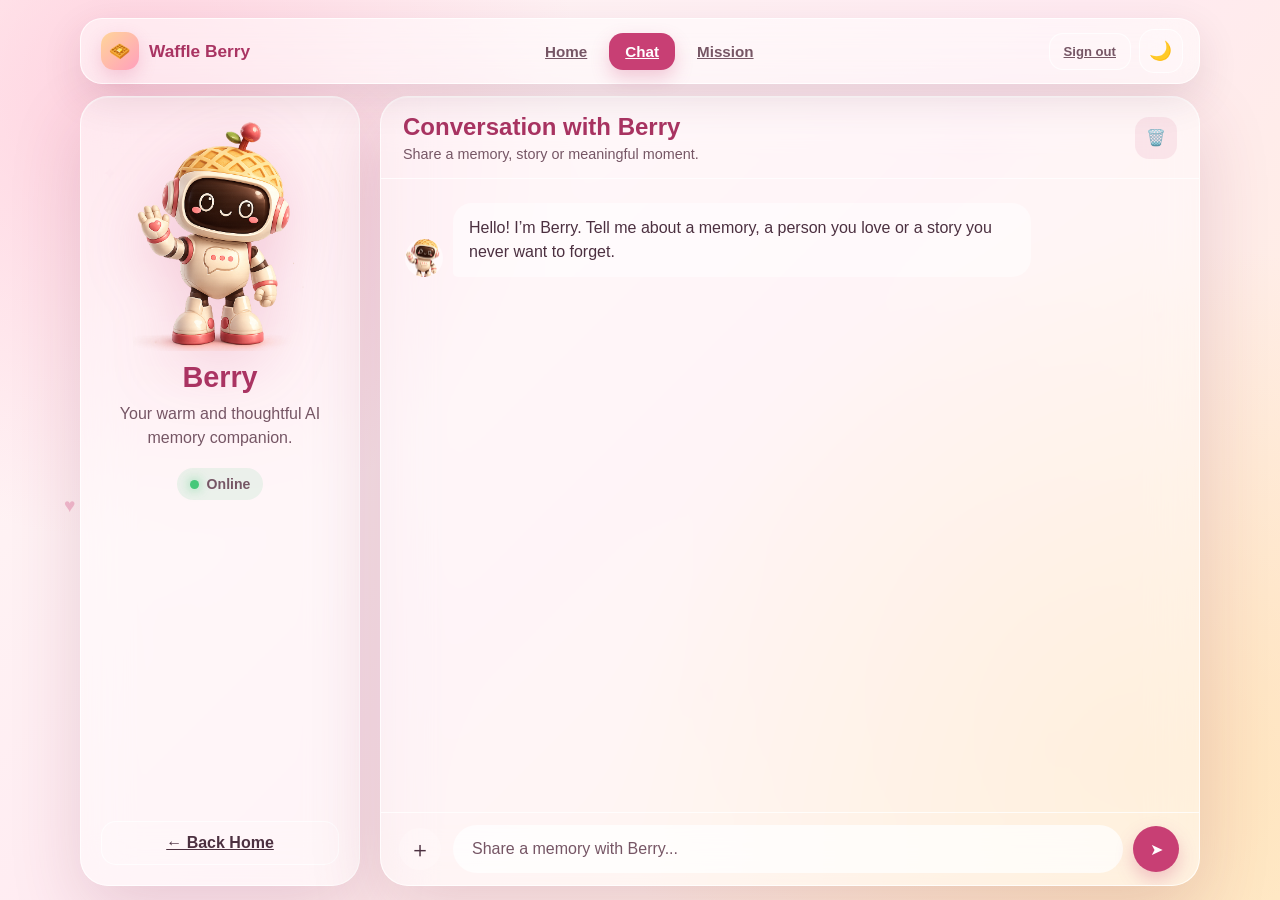
==== chat.html @ a691b90a "Refactor frontend into modular multi-page architecture" ====
<!DOCTYPE html>
<html lang="en">

<head>
    <meta charset="UTF-8">

    <meta
        name="viewport"
        content="width=device-width, initial-scale=1.0"
    >

    <meta
        name="description"
        content="Chat with Berry, your Waffle Berry AI companion."
    >

    <title>Chat | Waffle Berry</title>

    <link rel="stylesheet" href="css/style.css">
</head>

<body>

    <main id="website" class="website-unlocked">

        <!-- Decorative floating particles -->
        <div class="particles" aria-hidden="true">
            <span class="particle particle-1">✦</span>
            <span class="particle particle-2">●</span>
            <span class="particle particle-3">♥</span>
            <span class="particle particle-4">✦</span>
            <span class="particle particle-5">●</span>
            <span class="particle particle-6">♥</span>
            <span class="particle particle-7">✦</span>
            <span class="particle particle-8">●</span>
        </div>

        <!-- Navigation -->
        <header class="navbar">

            <a href="home.html" class="brand">
                <span class="brand-icon">🧇</span>

                <span class="brand-text">
                    Waffle Berry
                </span>
            </a>

            <nav class="nav-links" aria-label="Main navigation">

                <a
                    class="nav-link"
                    href="home.html"
                >
                    Home
                </a>

                <a
                    class="nav-link active"
                    href="chat.html"
                >
                    Chat
                </a>

                <a
                    class="nav-link"
                    href="mission.html"
                >
                    Mission
                </a>

            </nav>

            <div class="navbar-actions">

                <a
                    class="logout-button"
                    href="login.html"
                    title="Sign out"
                >
                    Sign out
                </a>

                <button
                    id="themeToggle"
                    class="theme-toggle"
                    type="button"
                    aria-label="Switch to dark mode"
                >
                    <span id="themeIcon">🌙</span>
                </button>

            </div>

        </header>

        <!-- Chat section -->
        <section
            id="chatSection"
            class="page-section active-section"
        >

            <div class="chat-layout">

                <aside class="assistant-panel glass-panel">

                    <img
                        src="assets/waffle-berry-mascot.png"
                        alt="Berry assistant"
                        class="chat-mascot"
                    >

                    <h2>Berry</h2>

                    <p>
                        Your warm and thoughtful AI memory companion.
                    </p>

                    <div class="assistant-status">
                        <span class="status-dot"></span>
                        Online
                    </div>

                    <a
                        class="secondary-button"
                        href="home.html"
                    >
                        ← Back Home
                    </a>

                </aside>

                <section class="chat-window glass-panel">

                    <header class="chat-header">

                        <div>
                            <h2>Conversation with Berry</h2>

                            <p>
                                Share a memory, story or meaningful moment.
                            </p>
                        </div>

                        <button
                            id="clearChatButton"
                            class="icon-button"
                            type="button"
                            aria-label="Clear conversation"
                        >
                            🗑️
                        </button>

                    </header>

                    <div
                        id="chatMessages"
                        class="chat-messages"
                        aria-live="polite"
                    >

                        <div class="message-row berry-row">

                            <img
                                src="assets/waffle-berry-mascot.png"
                                alt=""
                                class="message-avatar"
                            >

                            <div class="message berry-message">
                                Hello! I’m Berry. Tell me about a memory,
                                a person you love or a story you never want
                                to forget.
                            </div>

                        </div>

                    </div>

                    <div
                        id="typingIndicator"
                        class="typing-indicator"
                        aria-hidden="true"
                    >
                        <span></span>
                        <span></span>
                        <span></span>
                    </div>

                    <form
                        id="chatForm"
                        class="chat-input-area"
                    >

                        <button
                            class="input-icon-button"
                            type="button"
                        >
                            ＋
                        </button>

                        <input
                            id="chatInput"
                            type="text"
                            placeholder="Share a memory with Berry..."
                            autocomplete="off"
                            maxlength="500"
                            required
                        >

                        <button
                            class="send-button"
                            type="submit"
                        >
                            ➤
                        </button>

                    </form>

                </section>

            </div>

        </section>

    </main>
    <script src="js/theme.js"></script>
    <script src="js/chat.js"></script>
</body>

</html>
---- css/style.css ----
/* ------------------------------
   Global reset
------------------------------ */

* {
    margin: 0;
    padding: 0;
    box-sizing: border-box;
}

:root {
    --background-start: #fffaf7;
    --background-middle: #ffeaf1;
    --background-end: #fff1d9;

    --primary: #c83f74;
    --primary-dark: #a93462;
    --primary-hover: #b62f67;

    --text-main: #4c3040;
    --text-soft: #765665;

    --glass-background: rgba(255, 255, 255, 0.48);
    --glass-border: rgba(255, 255, 255, 0.78);

    --panel-shadow: 0 25px 70px rgba(126, 50, 83, 0.18);

    --input-background: rgba(255, 255, 255, 0.72);

    --transition-speed: 0.35s;
}

body.dark-mode {
    --background-start: #130f17;
    --background-middle: #21111d;
    --background-end: #2a1718;

    --primary: #ff6f9f;
    --primary-dark: #ff8db3;
    --primary-hover: #ff5a91;

    --text-main: #fff4f8;
    --text-soft: #d6bdc8;

    --glass-background: rgba(35, 24, 35, 0.68);
    --glass-border: rgba(255, 255, 255, 0.13);

    --panel-shadow: 0 25px 80px rgba(0, 0, 0, 0.38);

    --input-background: rgba(255, 255, 255, 0.08);
}

html {
    scroll-behavior: smooth;
}

html,
body {
    width: 100%;
    min-height: 100%;
}

body {
    overflow-x: hidden;

    font-family:
        Inter,
        Arial,
        Helvetica,
        sans-serif;

    color: var(--text-main);
    background: var(--background-start);

    transition:
        color var(--transition-speed) ease,
        background var(--transition-speed) ease;
}

button,
input {
    font: inherit;
}

button {
    -webkit-tap-highlight-color: transparent;
}

/* ------------------------------
   Video intro
------------------------------ */

#intro {
    position: fixed;
    inset: 0;
    z-index: 9999;

    display: flex;
    justify-content: center;
    align-items: center;

    width: 100vw;
    height: 100vh;

    overflow: hidden;
    background: #000;

    opacity: 1;

    transition:
        opacity 1s ease,
        visibility 1s ease;
}

#intro.intro-hidden {
    opacity: 0;
    visibility: hidden;
    pointer-events: none;
}

#bgVideo {
    position: absolute;
    inset: 0;

    width: 110%;
    height: 110%;

    object-fit: cover;

    filter: blur(35px);
    opacity: 0.65;

    transform: scale(1.1);
}

#introVideo {
    position: relative;
    z-index: 2;

    width: 100%;
    height: 100%;

    object-fit: contain;
}

/* ------------------------------
   Main website background
------------------------------ */

#website {
    position: relative;

    min-height: 100vh;

    overflow: hidden;

    background:
        radial-gradient(
            circle at 10% 10%,
            rgba(255, 142, 183, 0.36),
            transparent 32%
        ),
        radial-gradient(
            circle at 90% 85%,
            rgba(255, 200, 123, 0.34),
            transparent 38%
        ),
        linear-gradient(
            135deg,
            var(--background-start),
            var(--background-middle),
            var(--background-end)
        );

    transition: background var(--transition-speed) ease;
}

/* ------------------------------
   Navigation
------------------------------ */

.navbar {
    position: fixed;
    top: 18px;
    left: 50%;
    z-index: 1000;

    width: min(calc(100% - 32px), 1120px);
    min-height: 66px;

    display: flex;
    align-items: center;
    justify-content: space-between;

    padding: 10px 16px 10px 20px;

    background: var(--glass-background);

    border: 1px solid var(--glass-border);
    border-radius: 22px;

    backdrop-filter: blur(22px);
    -webkit-backdrop-filter: blur(22px);

    box-shadow: 0 14px 40px rgba(80, 30, 55, 0.12);

    transform: translateX(-50%);

    transition:
        background var(--transition-speed) ease,
        border-color var(--transition-speed) ease,
        box-shadow var(--transition-speed) ease;
}

.brand {
    display: flex;
    align-items: center;
    gap: 10px;

    color: var(--primary-dark);
    text-decoration: none;

    font-size: 1.08rem;
    font-weight: 800;
}

.brand-icon {
    display: grid;
    place-items: center;

    width: 38px;
    height: 38px;

    border-radius: 13px;

    background: linear-gradient(135deg, #ffd599, #ff9fbd);

    box-shadow: 0 7px 18px rgba(200, 63, 116, 0.2);
}

.nav-links {
    display: flex;
    align-items: center;
    gap: 6px;
}

.nav-link {
    padding: 10px 16px;

    border: 0;
    border-radius: 14px;

    color: var(--text-soft);
    background: transparent;

    font-size: 0.95rem;
    font-weight: 700;

    cursor: pointer;

    transition:
        color 0.25s ease,
        background 0.25s ease,
        transform 0.25s ease;
}

.nav-link:hover {
    color: var(--primary-dark);
    background: rgba(200, 63, 116, 0.08);

    transform: translateY(-1px);
}

.nav-link.active {
    color: #fff;
    background: var(--primary);

    box-shadow: 0 8px 18px rgba(200, 63, 116, 0.25);
}

.theme-toggle {
    display: grid;
    place-items: center;

    width: 44px;
    height: 44px;

    border: 1px solid var(--glass-border);
    border-radius: 15px;

    color: var(--text-main);
    background: rgba(255, 255, 255, 0.22);

    font-size: 1.15rem;

    cursor: pointer;

    transition:
        transform 0.3s ease,
        background 0.3s ease;
}

.theme-toggle:hover {
    transform: rotate(12deg) scale(1.08);
}

/* ------------------------------
   Page sections
------------------------------ */

.page-section {
    position: relative;
    z-index: 2;

    display: none;

    min-height: 100vh;

    padding:
        112px
        20px
        32px;

    animation: sectionAppear 0.65s ease;
}

.page-section.active-section {
    display: flex;
    justify-content: center;
    align-items: center;
}

@keyframes sectionAppear {
    from {
        opacity: 0;
        transform: translateY(16px);
    }

    to {
        opacity: 1;
        transform: translateY(0);
    }
}

/* ------------------------------
   Hero section
------------------------------ */

.hero {
    width: 100%;
    max-width: 860px;

    display: flex;
    justify-content: center;

    text-align: center;
}

.glass-card,
.glass-panel {
    background: var(--glass-background);

    border: 1px solid var(--glass-border);

    backdrop-filter: blur(24px);
    -webkit-backdrop-filter: blur(24px);

    box-shadow:
        var(--panel-shadow),
        inset 0 1px 0 rgba(255, 255, 255, 0.45);

    transition:
        background var(--transition-speed) ease,
        border-color var(--transition-speed) ease,
        box-shadow var(--transition-speed) ease;
}

.hero-card {
    position: relative;

    width: min(94%, 720px);

    margin-top: 95px;
    padding:
        285px
        36px
        32px;

    overflow: visible;

    border-radius: 34px;

    animation: heroCardEntrance 1s ease;
}

@keyframes heroCardEntrance {
    from {
        opacity: 0;
        transform: translateY(35px) scale(0.97);
    }

    to {
        opacity: 1;
        transform: translateY(0) scale(1);
    }
}

/* Mascot overlaps the card */
#mascot {
    position: absolute;
    top: -170px;
    left: 50%;
    z-index: 3;

    width: clamp(290px, 25vw, 360px);
    max-height: 440px;

    object-fit: contain;

    user-select: none;
    -webkit-user-drag: none;

    filter:
        drop-shadow(0 25px 45px rgba(255, 105, 180, 0.26));

    transform: translateX(-50%);

    animation:
        mascotEntrance 1.25s cubic-bezier(0.18, 0.89, 0.32, 1.28),
        mascotFloat 5s ease-in-out 1.25s infinite;

    transition:
        filter 0.4s ease,
        scale 0.4s ease;
}

#mascot:hover {
    scale: 1.04;

    filter:
        drop-shadow(0 32px 55px rgba(255, 105, 180, 0.42));
}

@keyframes mascotEntrance {
    0% {
        opacity: 0;
        transform:
            translateX(-50%)
            translateY(-180px)
            rotate(-8deg)
            scale(0.82);
    }

    65% {
        opacity: 1;
        transform:
            translateX(-50%)
            translateY(12px)
            rotate(3deg)
            scale(1.04);
    }

    82% {
        transform:
            translateX(-50%)
            translateY(-6px)
            rotate(-1deg)
            scale(0.99);
    }

    100% {
        opacity: 1;
        transform:
            translateX(-50%)
            translateY(0)
            rotate(0)
            scale(1);
    }
}

@keyframes mascotFloat {
    0%,
    100% {
        transform:
            translateX(-50%)
            translateY(0)
            rotate(-1deg);
    }

    50% {
        transform:
            translateX(-50%)
            translateY(-13px)
            rotate(1deg);
    }
}

/* Glass shine */
.card-shine {
    position: absolute;
    inset: 0;

    overflow: hidden;

    border-radius: inherit;

    pointer-events: none;
}

.card-shine::before {
    content: "";

    position: absolute;
    top: -45%;
    left: -70%;

    width: 45%;
    height: 190%;

    background:
        linear-gradient(
            100deg,
            transparent,
            rgba(255, 255, 255, 0.48),
            transparent
        );

    transform: rotate(18deg);

    animation: glassShine 6.5s ease-in-out infinite;
}

@keyframes glassShine {
    0%,
    35% {
        left: -70%;
    }

    60%,
    100% {
        left: 140%;
    }
}

.hero-content {
    position: relative;
    z-index: 2;
}

.eyebrow {
    margin-bottom: 9px;

    color: var(--primary);

    font-size: 0.78rem;
    font-weight: 800;
    letter-spacing: 0.16em;
    text-transform: uppercase;
}

.hero h1 {
    min-height: 1.08em;
    margin-bottom: 11px;

    color: var(--primary-dark);

    font-size: clamp(2.8rem, 6vw, 4.8rem);
    line-height: 1.03;
    letter-spacing: -0.045em;
}

.hero-description {
    min-height: 3.2em;
    max-width: 620px;

    margin: 0 auto 20px;

    color: var(--text-soft);

    font-size: 1.18rem;
    line-height: 1.5;
}

/* Typing cursor */
#typedHeading::after,
#typedDescription.typing-active::after {
    content: "|";

    margin-left: 3px;

    color: var(--primary);

    animation: cursorBlink 0.75s infinite;
}

@keyframes cursorBlink {
    0%,
    50% {
        opacity: 1;
    }

    51%,
    100% {
        opacity: 0;
    }
}

/* ------------------------------
   Buttons
------------------------------ */

.primary-button,
.secondary-button,
.icon-button,
.input-icon-button,
.send-button {
    border: none;
    cursor: pointer;
}

.primary-button {
    display: inline-flex;
    align-items: center;
    justify-content: center;
    gap: 12px;

    min-width: 170px;

    padding: 14px 25px;

    border-radius: 999px;

    color: #fff;
    background:
        linear-gradient(
            135deg,
            var(--primary),
            #e7588b
        );

    font-size: 1rem;
    font-weight: 800;

    box-shadow:
        0 13px 28px rgba(200, 63, 116, 0.28),
        0 0 25px rgba(255, 105, 180, 0.18);

    transition:
        transform 0.3s ease,
        box-shadow 0.3s ease,
        opacity 0.5s ease;
}

.primary-button:hover {
    transform: translateY(-4px) scale(1.035);

    box-shadow:
        0 19px 38px rgba(200, 63, 116, 0.38),
        0 0 34px rgba(255, 105, 180, 0.28);
}

.primary-button:active {
    transform: translateY(-1px) scale(1.01);
}

.button-arrow {
    display: inline-block;

    transition: transform 0.3s ease;
}

.primary-button:hover .button-arrow {
    transform: translateX(7px);
}

.hidden-action {
    opacity: 0;
    visibility: hidden;

    transform: translateY(12px);
}

.hidden-action.show-action {
    opacity: 1;
    visibility: visible;

    transform: translateY(0);
}

/* ------------------------------
   Floating background particles
------------------------------ */

.particles {
    position: fixed;
    inset: 0;
    z-index: 1;

    overflow: hidden;

    pointer-events: none;
}

.particle {
    position: absolute;

    color: rgba(218, 77, 130, 0.32);

    font-size: 1.2rem;

    animation:
        particleFloat 12s ease-in-out infinite,
        particleGlow 3s ease-in-out infinite;
}

.particle-1 {
    top: 18%;
    left: 8%;
    animation-delay: 0s;
}

.particle-2 {
    top: 68%;
    left: 13%;
    animation-delay: -3s;
}

.particle-3 {
    top: 34%;
    left: 90%;
    animation-delay: -6s;
}

.particle-4 {
    top: 82%;
    left: 82%;
    animation-delay: -1s;
}

.particle-5 {
    top: 15%;
    left: 76%;
    animation-delay: -7s;
}

.particle-6 {
    top: 55%;
    left: 5%;
    animation-delay: -5s;
}

.particle-7 {
    top: 76%;
    left: 54%;
    animation-delay: -8s;
}

.particle-8 {
    top: 25%;
    left: 35%;
    animation-delay: -2s;
}

@keyframes particleFloat {
    0%,
    100% {
        transform:
            translateY(0)
            rotate(0deg)
            scale(1);
    }

    50% {
        transform:
            translateY(-45px)
            rotate(20deg)
            scale(1.15);
    }
}

@keyframes particleGlow {
    0%,
    100% {
        opacity: 0.25;
    }

    50% {
        opacity: 0.8;
    }
}

/* ------------------------------
   Chat layout
------------------------------ */

.chat-layout {
    width: min(100%, 1120px);
    min-height: 680px;

    display: grid;
    grid-template-columns: 280px minmax(0, 1fr);
    gap: 20px;
}

.assistant-panel,
.chat-window {
    border-radius: 28px;
}

.assistant-panel {
    display: flex;
    flex-direction: column;
    align-items: center;

    padding: 28px 24px;

    text-align: center;
}

.chat-mascot {
    width: 210px;
    max-width: 100%;

    margin-bottom: 10px;

    filter:
        drop-shadow(0 18px 30px rgba(200, 63, 116, 0.2));

    animation: smallMascotFloat 4.5s ease-in-out infinite;
}

@keyframes smallMascotFloat {
    0%,
    100% {
        transform: translateY(0);
    }

    50% {
        transform: translateY(-9px);
    }
}

.assistant-panel h2 {
    margin-bottom: 8px;

    color: var(--primary-dark);

    font-size: 1.8rem;
}

.assistant-panel p {
    margin-bottom: 18px;

    color: var(--text-soft);

    line-height: 1.5;
}

.assistant-status {
    display: flex;
    align-items: center;
    gap: 8px;

    margin-bottom: auto;
    padding: 8px 13px;

    border-radius: 999px;

    color: var(--text-soft);
    background: rgba(75, 202, 128, 0.11);

    font-size: 0.88rem;
    font-weight: 700;
}

.status-dot {
    width: 9px;
    height: 9px;

    border-radius: 50%;

    background: #45c87a;

    box-shadow: 0 0 12px rgba(69, 200, 122, 0.8);
}

.secondary-button {
    width: 100%;

    margin-top: 24px;
    padding: 12px 16px;

    border: 1px solid var(--glass-border);
    border-radius: 15px;

    color: var(--text-main);
    background: rgba(255, 255, 255, 0.16);

    font-weight: 700;

    transition:
        transform 0.25s ease,
        background 0.25s ease;
}

.secondary-button:hover {
    background: rgba(200, 63, 116, 0.11);
    transform: translateY(-2px);
}

.chat-window {
    min-width: 0;
    height: 680px;

    display: flex;
    flex-direction: column;

    overflow: hidden;
}

.chat-header {
    display: flex;
    justify-content: space-between;
    align-items: center;

    padding: 22px 24px;

    border-bottom: 1px solid var(--glass-border);
}

.chat-header h2 {
    margin-bottom: 5px;

    color: var(--primary-dark);
}

.chat-header p {
    color: var(--text-soft);
    font-size: 0.9rem;
}

.icon-button {
    width: 42px;
    height: 42px;

    border-radius: 14px;

    background: rgba(200, 63, 116, 0.09);

    transition:
        transform 0.25s ease,
        background 0.25s ease;
}

.icon-button:hover {
    background: rgba(200, 63, 116, 0.16);
    transform: scale(1.06);
}

.chat-messages {
    flex: 1;

    display: flex;
    flex-direction: column;
    gap: 18px;

    padding: 24px;

    overflow-y: auto;

    scrollbar-width: thin;
    scrollbar-color: rgba(200, 63, 116, 0.4) transparent;
}

.message-row {
    display: flex;
    align-items: flex-end;
    gap: 10px;

    animation: messageAppear 0.35s ease;
}

@keyframes messageAppear {
    from {
        opacity: 0;
        transform: translateY(10px) scale(0.98);
    }

    to {
        opacity: 1;
        transform: translateY(0) scale(1);
    }
}

.user-row {
    justify-content: flex-end;
}

.message-avatar {
    width: 38px;
    height: 38px;

    flex-shrink: 0;

    object-fit: cover;

    border-radius: 50%;

    background: rgba(255, 255, 255, 0.5);
}

.message {
    max-width: min(75%, 620px);

    padding: 13px 16px;

    border-radius: 19px;

    line-height: 1.5;
}

.berry-message {
    color: var(--text-main);
    background: rgba(255, 255, 255, 0.48);

    border-bottom-left-radius: 5px;
}

.user-message {
    color: #fff;
    background:
        linear-gradient(
            135deg,
            var(--primary),
            #e8588d
        );

    border-bottom-right-radius: 5px;

    box-shadow: 0 8px 18px rgba(200, 63, 116, 0.2);
}

.typing-indicator {
    display: none;
    align-items: center;
    gap: 5px;

    width: fit-content;

    margin: 0 0 12px 72px;
    padding: 10px 14px;

    border-radius: 16px;

    background: rgba(255, 255, 255, 0.4);
}

.typing-indicator.visible {
    display: flex;
}

.typing-indicator span {
    width: 7px;
    height: 7px;

    border-radius: 50%;

    background: var(--primary);

    animation: typingBounce 1.1s infinite;
}

.typing-indicator span:nth-child(2) {
    animation-delay: 0.15s;
}

.typing-indicator span:nth-child(3) {
    animation-delay: 0.3s;
}

@keyframes typingBounce {
    0%,
    60%,
    100% {
        transform: translateY(0);
        opacity: 0.45;
    }

    30% {
        transform: translateY(-5px);
        opacity: 1;
    }
}

.chat-input-area {
    display: grid;
    grid-template-columns: 44px 1fr 48px;
    align-items: center;
    gap: 10px;

    padding: 16px 18px;

    border-top: 1px solid var(--glass-border);
}

.chat-input-area input {
    width: 100%;

    padding: 14px 18px;

    border: 1px solid transparent;
    border-radius: 999px;
    outline: none;

    color: var(--text-main);
    background: var(--input-background);

    transition:
        border-color 0.25s ease,
        box-shadow 0.25s ease,
        background 0.25s ease;
}

.chat-input-area input::placeholder {
    color: var(--text-soft);
}

.chat-input-area input:focus {
    border-color: rgba(200, 63, 116, 0.4);

    box-shadow: 0 0 0 4px rgba(200, 63, 116, 0.1);
}

.input-icon-button,
.send-button {
    display: grid;
    place-items: center;

    border-radius: 50%;
}

.input-icon-button {
    width: 42px;
    height: 42px;

    color: var(--text-main);
    background: rgba(255, 255, 255, 0.2);

    font-size: 1.4rem;
}

.send-button {
    width: 46px;
    height: 46px;

    color: #fff;
    background: var(--primary);

    box-shadow: 0 8px 18px rgba(200, 63, 116, 0.28);

    transition:
        transform 0.25s ease,
        box-shadow 0.25s ease;
}

.send-button:hover {
    transform: translateY(-2px) scale(1.05);

    box-shadow: 0 12px 24px rgba(200, 63, 116, 0.38);
}

/* ------------------------------
   Mission section
------------------------------ */

.mission-card {
    width: min(100%, 780px);

    padding: 48px;

    border-radius: 32px;

    text-align: center;
}

.mission-card h2 {
    margin-bottom: 20px;

    color: var(--primary-dark);

    font-size: clamp(2.4rem, 6vw, 4.5rem);
    line-height: 1.05;
}

.mission-card p {
    max-width: 670px;

    margin: 0 auto 17px;

    color: var(--text-soft);

    font-size: 1.08rem;
    line-height: 1.7;
}

.mission-card .primary-button {
    margin-top: 12px;
}

/* ------------------------------
   Responsive tablet
------------------------------ */

@media (max-width: 900px) {
    .chat-layout {
        grid-template-columns: 1fr;
    }

    .assistant-panel {
        display: none;
    }

    .chat-window {
        height: calc(100vh - 145px);
        min-height: 590px;
    }

    .hero-card {
        width: min(96%, 690px);
    }
}

/* ------------------------------
   Responsive mobile
------------------------------ */

@media (max-width: 650px) {
    .navbar {
        top: 10px;

        width: calc(100% - 18px);
        min-height: 58px;

        padding: 8px 10px 8px 12px;

        border-radius: 18px;
    }

    .brand-text {
        display: none;
    }

    .nav-links {
        gap: 2px;
    }

    .nav-link {
        padding: 9px 10px;
        font-size: 0.82rem;
    }

    .theme-toggle {
        width: 40px;
        height: 40px;
    }

    .page-section {
        padding:
            92px
            10px
            18px;
    }

    .hero-card {
        width: 100%;

        margin-top: 50px;
        padding:
        285px
        36px
        32px;

        border-radius: 26px;
    }

    #mascot {
        top: -130px;

        width: min(86vw, 330px);
        max-height: 350px;
    }

    .hero h1 {
        font-size: clamp(2.3rem, 12vw, 3.5rem);
    }

    .hero-description {
        font-size: 1rem;
    }

    .primary-button {
        width: 100%;
        max-width: 260px;
    }

    .chat-window {
        height: calc(100vh - 112px);
        min-height: 560px;

        border-radius: 22px;
    }

    .chat-header {
        padding: 17px 16px;
    }

    .chat-header h2 {
        font-size: 1.15rem;
    }

    .chat-header p {
        display: none;
    }

    .chat-messages {
        padding: 16px 12px;
    }

    .message {
        max-width: 84%;
        font-size: 0.95rem;
    }

    .message-avatar {
        width: 32px;
        height: 32px;
    }

    .typing-indicator {
        margin-left: 52px;
    }

    .chat-input-area {
        grid-template-columns: 38px 1fr 43px;

        gap: 7px;
        padding: 12px 10px;
    }

    .input-icon-button {
        width: 38px;
        height: 38px;
    }

    .send-button {
        width: 42px;
        height: 42px;
    }

    .mission-card {
        padding: 32px 20px;

        border-radius: 25px;
    }

    .mission-card p {
        font-size: 1rem;
    }
}

/* ------------------------------
   Short laptop screens
------------------------------ */

@media (max-height: 780px) and (min-width: 651px) {
    .page-section {
        padding-top: 96px;
        padding-bottom: 16px;
    }

    .hero-card {
        margin-top: 50px;

        padding-top: 175px;
        padding-bottom: 20px;
    }

    #mascot {
        top: -135px;
    
        width: clamp(280px, 23vw, 340px);
        max-height: 300px;
    }
    .hero h1 {
        font-size: clamp(2.6rem, 5vw, 4rem);
    }

    .hero-description {
        margin-bottom: 15px;
        font-size: 1.05rem;
    }
}

/* ------------------------------
   Reduced motion accessibility
------------------------------ */

@media (prefers-reduced-motion: reduce) {
    *,
    *::before,
    *::after {
        scroll-behavior: auto !important;

        animation-duration: 0.01ms !important;
        animation-iteration-count: 1 !important;

        transition-duration: 0.01ms !important;
    }
}
/* Keep the full chat interface visible without scrolling */
#chatSection {
    height: 100vh;
    min-height: 100vh;
    padding-top: 96px;
    padding-bottom: 14px;
    overflow: hidden;
}

.chat-layout {
    height: calc(100vh - 110px);
    min-height: 0;
}

.assistant-panel,
.chat-window {
    height: 100%;
    min-height: 0;
}

.chat-window {
    max-height: none;
}

.chat-messages {
    min-height: 0;
}

.chat-mascot {
    width: 175px;
}

.assistant-panel {
    padding: 20px;
}

.chat-header {
    padding: 16px 22px;
}

.chat-input-area {
    padding: 12px 18px;
}
/* ==================================================
   LOGIN AND AUTHENTICATION SCREEN
================================================== */

#authScreen {
    position: fixed;
    inset: 0;
    z-index: 10000;

    display: flex;
    justify-content: center;
    align-items: center;

    width: 100vw;
    min-height: 100vh;

    padding: 24px;

    overflow-y: auto;

    background: #100b10;

    opacity: 1;
    visibility: visible;

    transition:
        opacity 0.8s ease,
        visibility 0.8s ease;
}

#authScreen.auth-hidden {
    opacity: 0;
    visibility: hidden;
    pointer-events: none;
}

#authBackgroundVideo {
    position: fixed;
    inset: -5%;

    width: 110%;
    height: 110%;

    object-fit: cover;

    filter: blur(38px);
    opacity: 0.75;

    transform: scale(1.1);
}

#authMainVideo {
    position: fixed;
    inset: 0;

    width: 100%;
    height: 100%;

    object-fit: cover;

    opacity: 0.66;
}

.auth-overlay {
    position: fixed;
    inset: 0;

    background:
        linear-gradient(
            90deg,
            rgba(17, 7, 14, 0.74),
            rgba(30, 12, 25, 0.35),
            rgba(17, 7, 14, 0.62)
        );
}

.auth-card {
    position: relative;
    z-index: 3;

    width: min(100%, 445px);

    padding: 30px;

    color: #4b3040;
    background: rgba(255, 249, 251, 0.88);

    border: 1px solid rgba(255, 255, 255, 0.72);
    border-radius: 30px;

    backdrop-filter: blur(25px);
    -webkit-backdrop-filter: blur(25px);

    box-shadow:
        0 30px 90px rgba(0, 0, 0, 0.4),
        inset 0 1px 0 rgba(255, 255, 255, 0.8);

    animation: authCardEntrance 0.9s ease;
}

@keyframes authCardEntrance {
    from {
        opacity: 0;
        transform: translateY(28px) scale(0.96);
    }

    to {
        opacity: 1;
        transform: translateY(0) scale(1);
    }
}

.auth-brand {
    display: flex;
    align-items: center;
    gap: 13px;

    margin-bottom: 25px;
}

.auth-brand-icon {
    display: grid;
    place-items: center;

    width: 48px;
    height: 48px;

    flex-shrink: 0;

    border-radius: 16px;

    background:
        linear-gradient(
            135deg,
            #ffd293,
            #ff9bbb
        );

    box-shadow:
        0 9px 22px rgba(200, 63, 116, 0.22);
}

.auth-brand h1 {
    color: #ad3263;

    font-size: 1.3rem;
    line-height: 1.2;
}

.auth-brand p {
    margin-top: 3px;

    color: #8a6675;

    font-size: 0.78rem;
}

.auth-heading {
    margin-bottom: 21px;
}

.auth-heading h2 {
    margin-bottom: 7px;

    color: #8f2854;

    font-size: 2rem;
}

.auth-heading p {
    color: #765766;

    font-size: 0.94rem;
    line-height: 1.5;
}

.social-login-button {
    width: 100%;

    display: flex;
    justify-content: center;
    align-items: center;
    gap: 11px;

    margin-bottom: 11px;
    padding: 13px 18px;

    border: 1px solid rgba(115, 77, 94, 0.18);
    border-radius: 15px;

    color: #49313d;
    background: rgba(255, 255, 255, 0.7);

    font-weight: 700;

    cursor: pointer;

    transition:
        transform 0.25s ease,
        background 0.25s ease,
        box-shadow 0.25s ease;
}

.social-login-button:hover {
    background: #fff;

    transform: translateY(-2px);

    box-shadow:
        0 8px 20px rgba(78, 33, 55, 0.12);
}



.auth-divider {
    display: grid;
    grid-template-columns: 1fr auto 1fr;
    align-items: center;
    gap: 11px;

    margin: 19px 0;
}

.auth-divider span {
    height: 1px;

    background: rgba(104, 65, 84, 0.18);
}

.auth-divider p {
    color: #987887;

    font-size: 0.76rem;
}

.form-group {
    margin-bottom: 16px;
}

.form-group label {
    display: block;

    margin-bottom: 7px;

    color: #5f3d4d;

    font-size: 0.86rem;
    font-weight: 750;
}

.form-group input {
    width: 100%;

    padding: 13px 15px;

    border: 1px solid rgba(99, 61, 79, 0.18);
    border-radius: 14px;
    outline: none;

    color: #49313e;
    background: rgba(255, 255, 255, 0.73);

    transition:
        border-color 0.25s ease,
        box-shadow 0.25s ease,
        background 0.25s ease;
}

.form-group input:focus {
    border-color: rgba(200, 63, 116, 0.58);
    background: #fff;

    box-shadow:
        0 0 0 4px rgba(200, 63, 116, 0.1);
}

.password-label-row {
    display: flex;
    justify-content: space-between;
    align-items: center;
}

.forgot-password {
    margin-bottom: 7px;

    border: none;

    color: #c83f74;
    background: transparent;

    font-size: 0.78rem;
    font-weight: 750;

    cursor: pointer;
}

.password-field {
    position: relative;
}

.password-field input {
    padding-right: 48px;
}

.password-toggle {
    position: absolute;
    top: 50%;
    right: 9px;

    width: 37px;
    height: 37px;

    border: none;
    border-radius: 11px;

    background: transparent;

    cursor: pointer;

    transform: translateY(-50%);
}

.remember-row {
    display: flex;
    align-items: center;
    gap: 9px;

    width: fit-content;

    margin-bottom: 19px;

    color: #6e4d5d;

    font-size: 0.85rem;

    cursor: pointer;
}

.remember-row input {
    width: 16px;
    height: 16px;

    accent-color: #c83f74;
}

.login-button {
    width: 100%;

    display: flex;
    justify-content: center;
    align-items: center;
    gap: 11px;

    padding: 14px 20px;

    border: none;
    border-radius: 999px;

    color: #fff;
    background:
        linear-gradient(
            135deg,
            #c83f74,
            #eb5b8f
        );

    font-weight: 800;

    cursor: pointer;

    box-shadow:
        0 13px 28px rgba(200, 63, 116, 0.3);

    transition:
        transform 0.3s ease,
        box-shadow 0.3s ease;
}

.login-button:hover {
    transform: translateY(-3px);

    box-shadow:
        0 18px 37px rgba(200, 63, 116, 0.4);
}

.login-button:hover .login-arrow {
    transform: translateX(6px);
}

.login-arrow {
    transition: transform 0.3s ease;
}

.signup-message {
    margin-top: 20px;

    color: #765766;

    text-align: center;
    font-size: 0.84rem;
}

.signup-message button {
    border: none;

    color: #c83f74;
    background: transparent;

    font-weight: 800;

    cursor: pointer;
}

.login-message {
    min-height: 19px;

    margin-top: 11px;

    color: #b42e61;

    text-align: center;
    font-size: 0.82rem;
    font-weight: 700;
}

.website-locked {
    display: none;
}

#website.website-unlocked {
    display: block;
}

.navbar-actions {
    display: flex;
    align-items: center;
    gap: 8px;
}

.logout-button {
    padding: 10px 14px;

    border: 1px solid var(--glass-border);
    border-radius: 14px;

    color: var(--text-soft);
    background: rgba(255, 255, 255, 0.16);

    font-size: 0.82rem;
    font-weight: 750;

    cursor: pointer;

    transition:
        color 0.25s ease,
        background 0.25s ease,
        transform 0.25s ease;
}

.logout-button:hover {
    color: var(--primary-dark);
    background: rgba(200, 63, 116, 0.1);

    transform: translateY(-1px);
}

/* Mobile login */
@media (max-width: 600px) {
    #authScreen {
        align-items: flex-start;

        padding: 18px 12px;
    }

    #authMainVideo {
        object-fit: cover;
    }

    .auth-card {
        margin: auto 0;

        padding: 23px 18px;

        border-radius: 24px;
    }

    .auth-heading h2 {
        font-size: 1.7rem;
    }

    .logout-button {
        display: none;
    }
}
/* FINAL FIX: Google and Apple sign-in buttons */

.social-login-button {
    width: 100%;
    min-height: 52px;

    display: flex;
    align-items: center;
    justify-content: center;
    gap: 12px;

    margin-bottom: 11px;
    padding: 12px 18px;

    border: 1px solid rgba(80, 55, 68, 0.16);
    border-radius: 14px;

    background: rgba(255, 255, 255, 0.88);
    color: #3f2d36;

    font-size: 0.95rem;
    font-weight: 700;

    cursor: pointer;
}

.social-login-button:hover {
    background: #ffffff;
    transform: translateY(-2px);

    box-shadow: 0 8px 20px rgba(60, 30, 45, 0.12);
}

/* Force brand icons to remain small */
.social-login-button svg,
.social-logo {
    display: block;

    width: 21px !important;
    height: 21px !important;

    min-width: 21px !important;
    max-width: 21px !important;

    min-height: 21px !important;
    max-height: 21px !important;

    flex: 0 0 21px;
}

/* Apple button */
.apple-login-button {
    background: #000000;
    color: #ffffff;

    border-color: #000000;
}

.apple-login-button:hover {
    background: #1c1c1c;
    color: #ffffff;
}

/* Keep the text aligned */
.social-login-button span {
    line-height: 1;
}
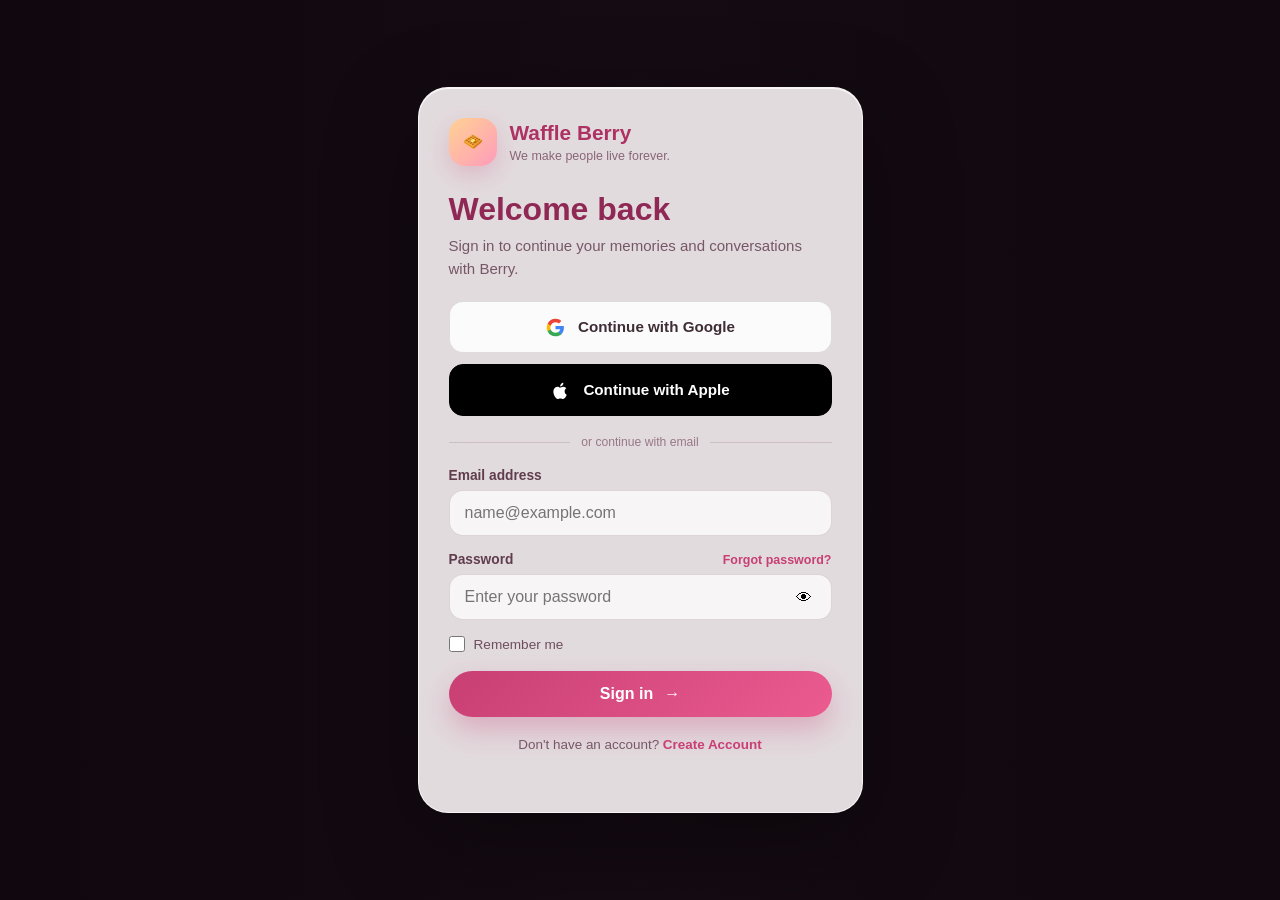
==== commit 0938ed38: "Implement frontend JWT authentication flow (Milestones 3.4–3.6)" ====
--- a/chat.html
+++ b/chat.html
@@ -15,6 +15,8 @@
     >
 
     <title>Chat | Waffle Berry</title>
+
+    <script src="js/auth.js"></script>
 
     <link rel="stylesheet" href="css/style.css">
 </head>
